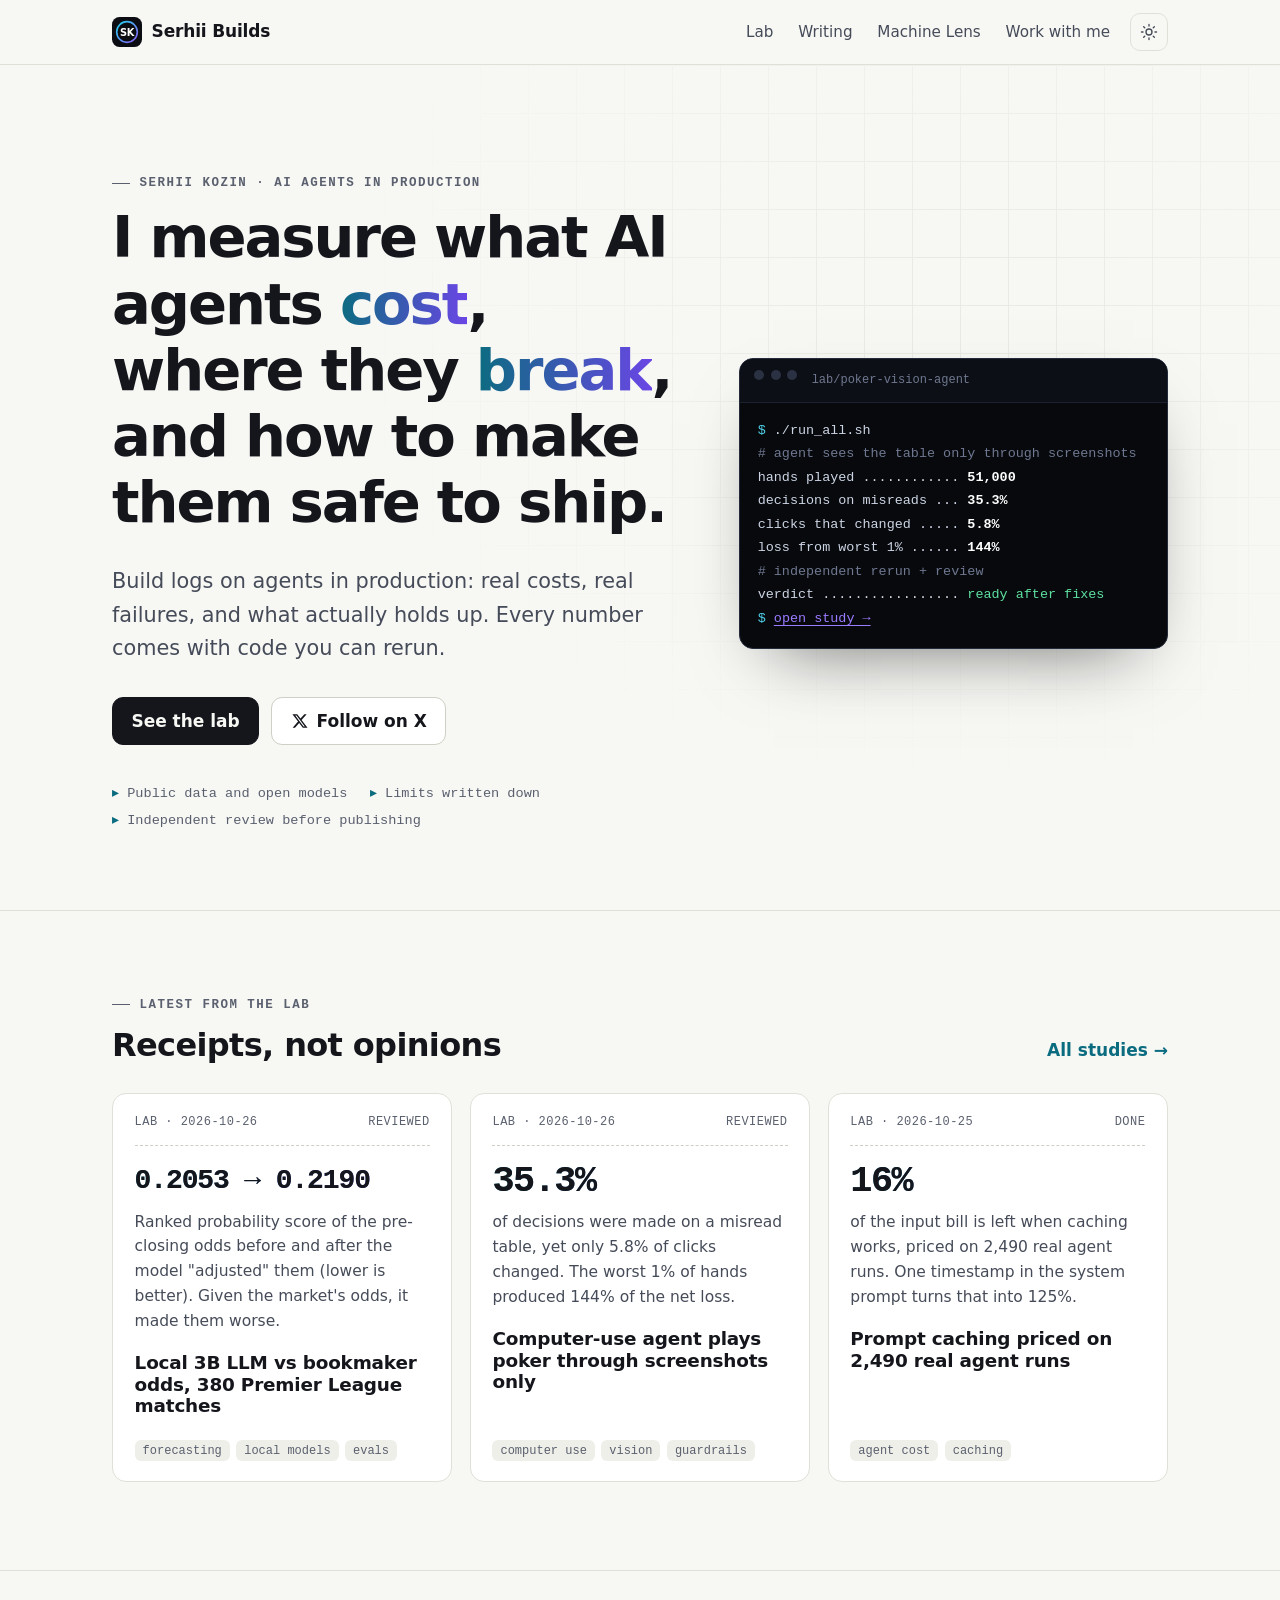
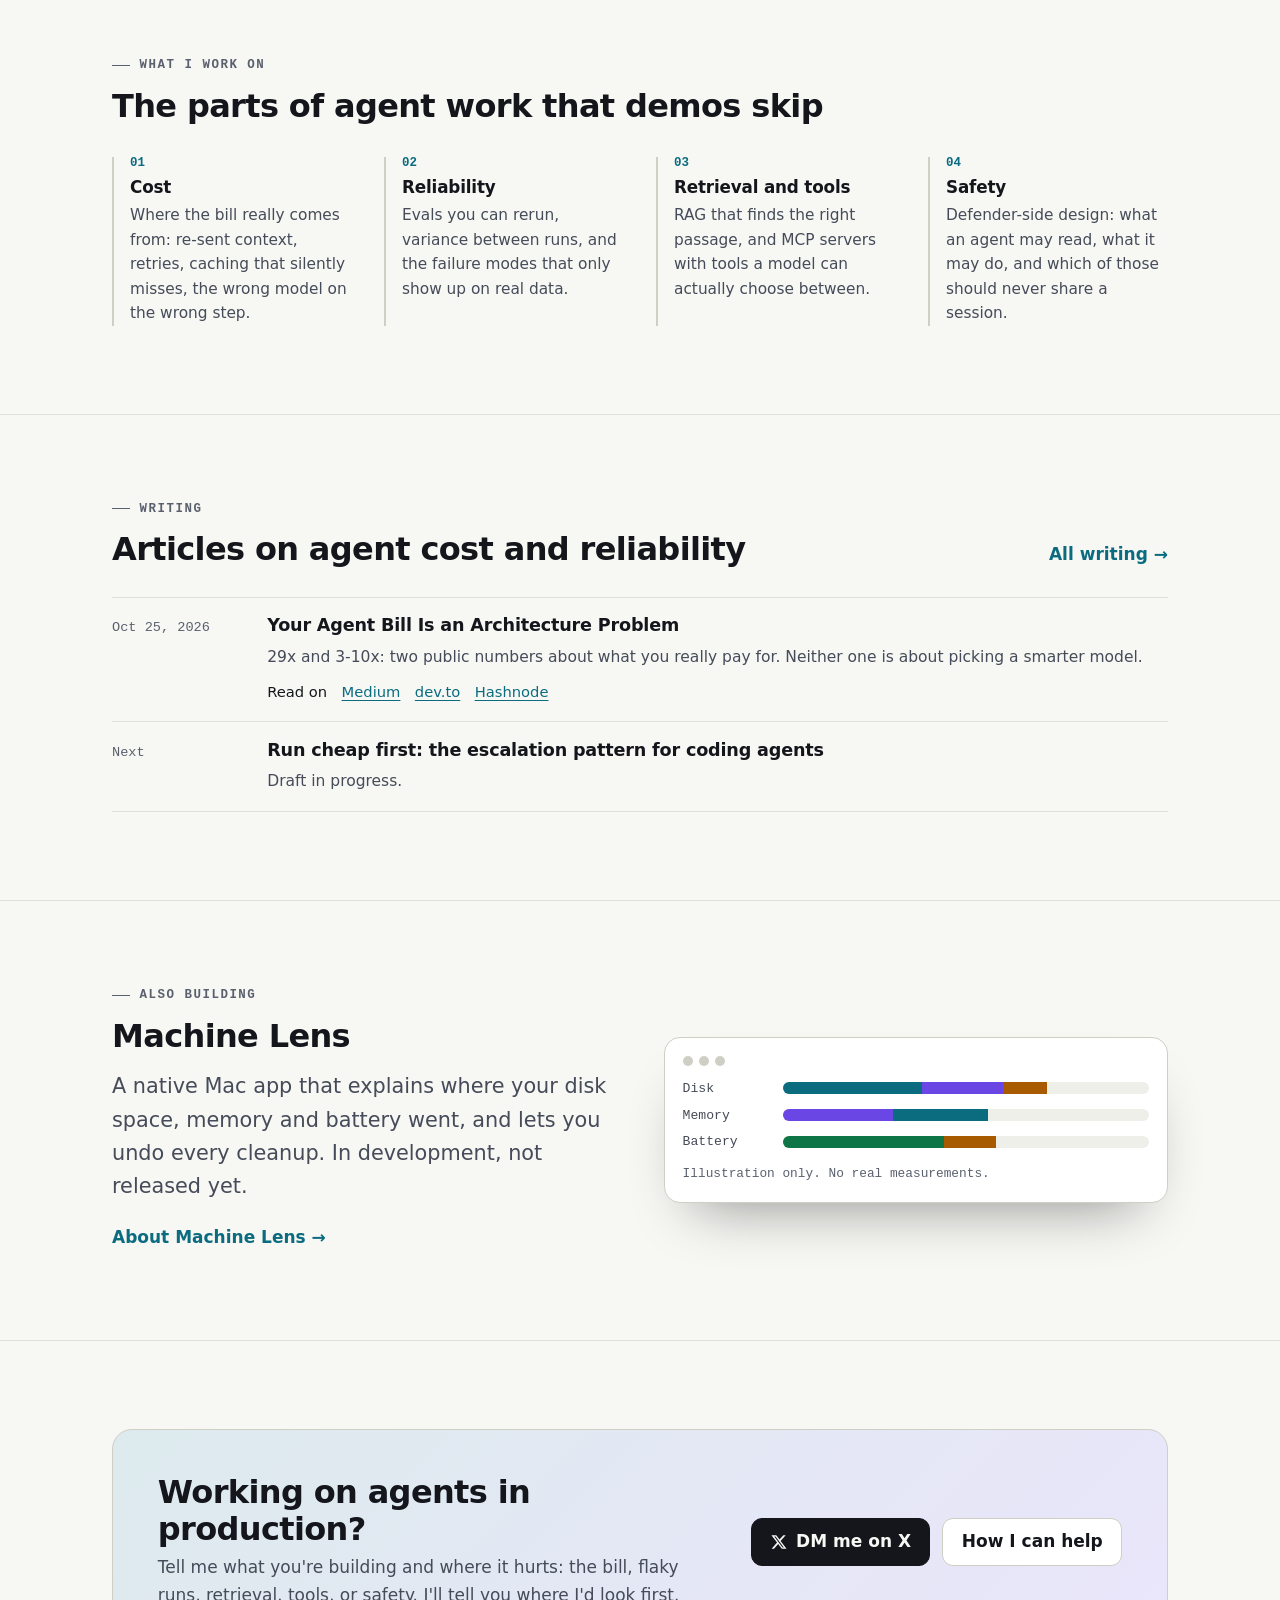
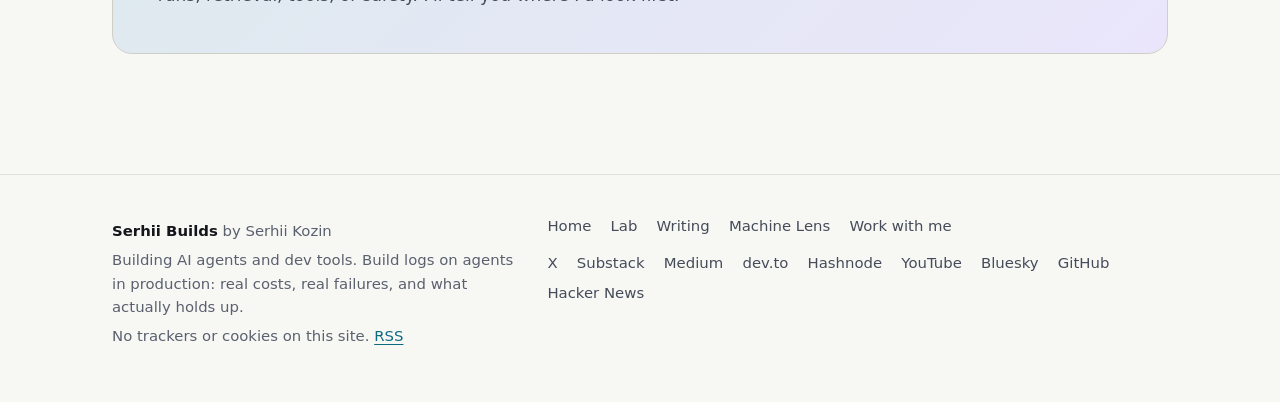
==== index.html @ 325c2a37 "Publish Serhii Builds site" ====
<!doctype html>
<html lang="en">
<head>
<meta charset="utf-8">
<meta name="viewport" content="width=device-width,initial-scale=1">
<title>Serhii Kozin: AI agents in production, measured</title>
<meta name="description" content="Serhii Kozin builds AI agents and publishes reproducible studies on what agents in production cost, where they break, and which fixes hold up.">
<meta name="author" content="Serhii Kozin">
<link rel="canonical" href="https://serhii-kozin-mobile.github.io/">
<meta name="robots" content="index,follow,max-image-preview:large">
<meta property="og:type" content="website">
<meta property="og:site_name" content="Serhii Builds">
<meta property="og:locale" content="en_US">
<meta property="og:title" content="Serhii Kozin: AI agents in production, measured">
<meta property="og:description" content="Serhii Kozin builds AI agents and publishes reproducible studies on what agents in production cost, where they break, and which fixes hold up.">
<meta property="og:url" content="https://serhii-kozin-mobile.github.io/">
<meta property="og:image" content="https://serhii-kozin-mobile.github.io/og/default.png">
<meta property="og:image:type" content="image/png">
<meta property="og:image:width" content="1200">
<meta property="og:image:height" content="630">
<meta property="og:image:alt" content="Serhii Builds: what AI agents cost, where they break, and what holds up.">
<meta name="twitter:card" content="summary_large_image">
<meta name="twitter:site" content="@SerhiiBuilds">
<meta name="twitter:creator" content="@SerhiiBuilds">
<meta name="twitter:title" content="Serhii Kozin: AI agents in production, measured">
<meta name="twitter:description" content="Serhii Kozin builds AI agents and publishes reproducible studies on what agents in production cost, where they break, and which fixes hold up.">
<meta name="twitter:image" content="https://serhii-kozin-mobile.github.io/og/default.png">
<meta name="twitter:image:alt" content="Serhii Builds: what AI agents cost, where they break, and what holds up.">
<script type="application/ld+json">{"@context":"https://schema.org","@graph":[{"@type":"Person","@id":"https://serhii-kozin-mobile.github.io/#person","name":"Serhii Kozin","alternateName":"Serhii Builds","url":"https://serhii-kozin-mobile.github.io/about/","jobTitle":"AI agent developer","description":"Builds AI agents and developer tools, and publishes reproducible studies on what agents in production cost and where they break.","knowsAbout":["AI agents","LLM evaluation","Retrieval-augmented generation","Model Context Protocol","Prompt caching","Computer-use agents","LLM cost optimization"],"sameAs":["https://x.com/SerhiiBuilds","https://serhiibuilds.substack.com","https://medium.com/@serhiibuilds","https://dev.to/serhiibuilds","https://serhiibuilds.hashnode.dev","https://www.youtube.com/@serhii.builds","https://bsky.app/profile/serhiibuilds.bsky.social","https://github.com/serhii-kozin-mobile","https://news.ycombinator.com/user?id=serhiibuilds","https://substack.com/@serhiibuilds"]},{"@type":"WebSite","@id":"https://serhii-kozin-mobile.github.io/#website","url":"https://serhii-kozin-mobile.github.io/","name":"Serhii Builds","alternateName":["SerhiiBuilds","Serhii Kozin"],"description":"Building AI agents and dev tools. Build logs on agents in production: real costs, real failures, and what actually holds up.","inLanguage":"en","publisher":{"@id":"https://serhii-kozin-mobile.github.io/#person"}},{"@type":"WebPage","@id":"https://serhii-kozin-mobile.github.io/#webpage","url":"https://serhii-kozin-mobile.github.io/","name":"AI agents in production, measured","description":"Serhii Kozin builds AI agents and publishes reproducible studies on what agents in production cost, where they break, and which fixes hold up.","isPartOf":{"@id":"https://serhii-kozin-mobile.github.io/#website"},"about":{"@id":"https://serhii-kozin-mobile.github.io/#person"},"inLanguage":"en","primaryImageOfPage":"https://serhii-kozin-mobile.github.io/og/default.png"}]}</script>
<meta name="theme-color" content="#0b0d12" media="(prefers-color-scheme: dark)">
<meta name="theme-color" content="#f7f7f4" media="(prefers-color-scheme: light)">
<link rel="icon" href="/favicon.ico" sizes="48x48">
<link rel="icon" href="/favicon.svg" type="image/svg+xml">
<link rel="apple-touch-icon" href="/apple-touch-icon.png">
<link rel="manifest" href="/site.webmanifest">
<link rel="alternate" type="application/rss+xml" title="Serhii Builds" href="/feed.xml">
<link rel="me" href="https://x.com/SerhiiBuilds">
<script>document.documentElement.classList.add("js");try{var t=localStorage.getItem("theme");if(t)document.documentElement.setAttribute("data-theme",t)}catch(e){}</script>
<style>:root{--bg:#0b0d12;--bg-2:#11141b;--card:#141823;--line:#252b3a;--line-2:#323a4e;--ink:#e8ebf2;--ink-2:#aab2c5;--ink-3:#7d869b;--accent:#4fd1e8;--accent-2:#9b7bff;--accent-ink:#05131a;--good:#5ee0a0;--warn:#ffb86b;--paper:#ffffff;--radius:14px;--sans:system-ui,-apple-system,"Segoe UI",Roboto,"Helvetica Neue",Arial,sans-serif;--mono:ui-monospace,SFMono-Regular,"SF Mono",Menlo,Consolas,"Liberation Mono",monospace;--max:1120px;color-scheme:dark}@media (prefers-color-scheme:light){:root:not([data-theme="dark"]){--bg:#f7f7f4;--bg-2:#efefe9;--card:#ffffff;--line:#e0e0d8;--line-2:#cfcfc5;--ink:#14161c;--ink-2:#454b58;--ink-3:#5a606e;--accent:#0b6c80;--accent-2:#6a46e5;--accent-ink:#ffffff;--good:#0e7646;--warn:#a85a00;color-scheme:light}}:root[data-theme="light"]{--bg:#f7f7f4;--bg-2:#efefe9;--card:#ffffff;--line:#e0e0d8;--line-2:#cfcfc5;--ink:#14161c;--ink-2:#454b58;--ink-3:#5a606e;--accent:#0b6c80;--accent-2:#6a46e5;--accent-ink:#ffffff;--good:#0e7646;--warn:#a85a00;color-scheme:light}*{box-sizing:border-box}html{-webkit-text-size-adjust:100%;scroll-padding-top:5rem}body{margin:0;background:var(--bg);color:var(--ink);font:17px/1.6 var(--sans);text-rendering:optimizeLegibility;-webkit-font-smoothing:antialiased}img{max-width:100%;height:auto;display:block}a{color:var(--accent);text-underline-offset:.2em;text-decoration-thickness:1px}a:hover{text-decoration-thickness:2px}:focus-visible{outline:2px solid var(--accent);outline-offset:3px;border-radius:4px}code{font-family:var(--mono);font-size:.88em;background:var(--bg-2);border:1px solid var(--line);padding:.05em .35em;border-radius:5px}h1,h2,h3{line-height:1.15;letter-spacing:-.02em;margin:0 0 .5em;font-weight:700}h1{font-size:clamp(2.1rem,5.2vw,3.6rem);letter-spacing:-.035em}h2{font-size:clamp(1.5rem,3vw,2rem)}h3{font-size:1.15rem;letter-spacing:-.01em}p{margin:0 0 1em}.wrap{max-width:var(--max);margin:0 auto;padding:0 clamp(1.1rem,4vw,2rem)}.skip{position:absolute;left:-999px;top:0;background:var(--accent);color:var(--accent-ink);padding:.6rem 1rem;z-index:100;border-radius:0 0 8px 0}.skip:focus{left:0}.sr{position:absolute!important;width:1px;height:1px;overflow:hidden;clip:rect(0 0 0 0);white-space:nowrap}.site-head{position:sticky;top:0;z-index:20;background:color-mix(in srgb,var(--bg) 86%,transparent);backdrop-filter:saturate(1.4) blur(10px);-webkit-backdrop-filter:saturate(1.4) blur(10px);border-bottom:1px solid var(--line)}.site-head .wrap{display:flex;align-items:center;gap:1rem;min-height:64px}.brand{display:flex;align-items:center;gap:.6rem;color:var(--ink);text-decoration:none;font-weight:700;letter-spacing:-.01em;white-space:nowrap}.brand svg{width:30px;height:30px;flex:none}.nav{margin-left:auto;display:flex;align-items:center;gap:.15rem}.nav a{color:var(--ink-2);text-decoration:none;padding:.45rem .7rem;border-radius:8px;font-size:.95rem}.nav a:hover{color:var(--ink);background:var(--bg-2)}.nav a[aria-current="page"]{color:var(--ink);background:var(--bg-2);box-shadow:inset 0 0 0 1px var(--line)}.theme-btn{margin-left:.4rem;width:38px;height:38px;border-radius:10px;border:1px solid var(--line);background:transparent;color:var(--ink-2);cursor:pointer;display:grid;place-items:center}.theme-btn:hover{color:var(--ink);border-color:var(--line-2)}.theme-btn svg{width:18px;height:18px}.menu-btn{display:none}@media (max-width:760px){.menu-btn{display:grid;margin-left:auto}.nav{display:none;position:absolute;top:64px;left:0;right:0;flex-direction:column;align-items:stretch;background:var(--bg);border-bottom:1px solid var(--line);padding:.5rem clamp(1.1rem,4vw,2rem) 1rem}.nav.open{display:flex}.nav a{padding:.75rem .6rem;font-size:1.05rem}.theme-btn.in-nav{margin:.4rem 0 0}}html:not(.js) .menu-btn{display:none}@media (max-width:760px){html:not(.js) .nav{display:flex;position:static;flex-direction:row;flex-wrap:wrap;border:0;padding:0}}main{display:block}.section{padding:clamp(3rem,7vw,5.5rem) 0;border-top:1px solid var(--line)}.section:first-child{border-top:0}.eyebrow{font:600 .78rem/1 var(--mono);letter-spacing:.12em;text-transform:uppercase;color:var(--ink-3);margin:0 0 1rem;display:flex;align-items:center;gap:.6rem}.eyebrow::before{content:"";width:18px;height:1px;background:currentColor}.lead{font-size:clamp(1.1rem,2vw,1.3rem);color:var(--ink-2);max-width:42rem}.muted{color:var(--ink-3)}.sec-head{display:flex;justify-content:space-between;align-items:end;gap:1rem;margin-bottom:1.8rem;flex-wrap:wrap}.sec-head h2{margin:0}.more{font-weight:600;text-decoration:none;white-space:nowrap}.more::after{content:" →"}.hero{position:relative;padding:clamp(3.5rem,9vw,7rem) 0 clamp(3rem,7vw,5rem);overflow:hidden}.hero::before{content:"";position:absolute;inset:0;background-image:linear-gradient(var(--line) 1px,transparent 1px),linear-gradient(90deg,var(--line) 1px,transparent 1px);background-size:48px 48px;mask-image:radial-gradient(ellipse 70% 80% at 75% 30%,#000 10%,transparent 70%);-webkit-mask-image:radial-gradient(ellipse 70% 80% at 75% 30%,#000 10%,transparent 70%);opacity:.55;pointer-events:none}.hero .wrap{position:relative}.hero h1{max-width:17ch}.hero-grid{display:grid;grid-template-columns:1.35fr 1fr;gap:3rem;align-items:center}@media (max-width:980px){.hero-grid{grid-template-columns:1fr}}.runlog{background:#07090d;color:#cdd5e4;border:1px solid #232a3a;border-radius:14px;font:500 .84rem/1.75 var(--mono);box-shadow:0 30px 70px -35px rgba(0,0,0,.6);overflow:hidden}.runlog .bar{display:flex;gap:.4rem;padding:.7rem .9rem;border-bottom:1px solid #1b2130;background:#0c0f15}.runlog .bar i{width:10px;height:10px;border-radius:50%;background:#2a3142}.runlog .bar span{margin-left:.5rem;color:#6f7890;font-size:.75rem}.runlog pre{margin:0;padding:1rem 1.1rem 1.1rem;white-space:pre-wrap;font:inherit}.runlog .c{color:#6f7890}.runlog .p{color:#4fd1e8}.runlog .v{color:#fff;font-weight:700}.runlog .ok{color:#5ee0a0}.runlog a{color:#9b7bff}.hero h1 em{font-style:normal;background:linear-gradient(90deg,var(--accent),var(--accent-2));-webkit-background-clip:text;background-clip:text;color:transparent}.hero .lead{margin:1.2rem 0 2rem}.btns{display:flex;flex-wrap:wrap;gap:.75rem}.btn{display:inline-flex;align-items:center;gap:.5rem;padding:.8rem 1.15rem;border-radius:11px;font-weight:650;text-decoration:none;border:1px solid var(--line-2);color:var(--ink);background:var(--card);line-height:1.2}.btn:hover{border-color:var(--ink-3)}.btn.primary{background:var(--ink);color:var(--bg);border-color:var(--ink)}.btn.primary:hover{opacity:.9}.btn svg{width:18px;height:18px}.hero-meta{margin-top:2.4rem;display:flex;flex-wrap:wrap;gap:.5rem 1.4rem;font:500 .85rem/1.4 var(--mono);color:var(--ink-3)}.hero-meta span::before{content:"▸ ";color:var(--accent)}.grid{display:grid;gap:1.1rem}.grid.three{grid-template-columns:repeat(auto-fit,minmax(290px,1fr))}.grid.two{grid-template-columns:repeat(2,1fr)}@media (max-width:700px){.grid.two{grid-template-columns:1fr}}.card{background:var(--card);border:1px solid var(--line);border-radius:var(--radius);padding:1.35rem 1.35rem 1.25rem;display:flex;flex-direction:column;position:relative}a.card{color:inherit;text-decoration:none;transition:border-color .15s,transform .15s}a.card:hover{border-color:var(--line-2);transform:translateY(-2px)}@media (prefers-reduced-motion:reduce){a.card,a.card:hover{transition:none;transform:none}}.receipt-top{display:flex;justify-content:space-between;gap:.5rem;font:500 .75rem/1.3 var(--mono);color:var(--ink-3);letter-spacing:.04em;text-transform:uppercase;padding-bottom:.9rem;margin-bottom:1rem;border-bottom:1px dashed var(--line-2)}.big{font:700 clamp(1.9rem,4vw,2.5rem)/1.05 var(--mono);letter-spacing:-.04em;margin:0 0 .6rem;color:var(--ink)}.big.grad{background:linear-gradient(90deg,var(--accent),var(--accent-2));-webkit-background-clip:text;background-clip:text;color:transparent}.card h3,.card h2{margin:.2rem 0 .5rem;font-size:1.15rem;letter-spacing:-.01em}.card p{color:var(--ink-2);font-size:.97rem}.card p.big{font-size:clamp(1.7rem,3.4vw,2.3rem);color:var(--ink);white-space:nowrap}.card p.big.long{font-size:clamp(1.35rem,2.4vw,1.75rem);line-height:1.35}.card .foot{margin-top:auto;padding-top:.8rem;font-size:.9rem;color:var(--ink-3);display:flex;justify-content:space-between;gap:.5rem;flex-wrap:wrap}.pill{display:inline-flex;align-items:center;gap:.35rem;font:600 .72rem/1 var(--mono);letter-spacing:.05em;text-transform:uppercase;padding:.35rem .55rem;border-radius:999px;border:1px solid var(--line-2);color:var(--ink-2);white-space:nowrap}.pill.ok{color:var(--good);border-color:color-mix(in srgb,var(--good) 40%,transparent)}.pill.dev{color:var(--warn);border-color:color-mix(in srgb,var(--warn) 45%,transparent)}.pill.ok::before,.pill.dev::before{content:"";width:6px;height:6px;border-radius:50%;background:currentColor}.tags{display:flex;flex-wrap:wrap;gap:.4rem;margin:.2rem 0 0;padding:0;list-style:none}.tags li{font:500 .75rem/1 var(--mono);color:var(--ink-3);padding:.3rem .5rem;border-radius:6px;background:var(--bg-2)}.list{list-style:none;margin:0;padding:0;border-top:1px solid var(--line)}.list li{padding:1.1rem 0;border-bottom:1px solid var(--line);display:grid;grid-template-columns:8.5rem 1fr;gap:.3rem 1.2rem;align-items:baseline}.list .date{font:500 .85rem/1.4 var(--mono);color:var(--ink-3)}.list h3{margin:0;font-size:1.1rem}.list h3 a{color:var(--ink);text-decoration:none}.list h3 a:hover{color:var(--accent)}.list p{grid-column:2;margin:.15rem 0 0;color:var(--ink-2);font-size:.97rem}.list .links{grid-column:2;display:flex;gap:.9rem;flex-wrap:wrap;font-size:.92rem;margin-top:.35rem}@media (max-width:620px){.list li{grid-template-columns:1fr}.list p,.list .links{grid-column:1}}.features{display:grid;grid-template-columns:repeat(auto-fit,minmax(240px,1fr));gap:1.6rem 2rem;margin:0;padding:0;list-style:none}.features li{border-left:2px solid var(--line-2);padding:0 0 0 1rem}.features h3{margin:0 0 .35rem;font-size:1.05rem}.features p{color:var(--ink-2);margin:0;font-size:.96rem}.features .num{font:600 .78rem/1 var(--mono);color:var(--accent);display:block;margin-bottom:.55rem}.cta{background:linear-gradient(135deg,color-mix(in srgb,var(--accent) 14%,var(--card)),color-mix(in srgb,var(--accent-2) 14%,var(--card)));border:1px solid var(--line-2);border-radius:20px;padding:clamp(1.6rem,4vw,2.8rem);display:grid;grid-template-columns:1.4fr 1fr;gap:1.5rem 2.5rem;align-items:center}.cta h2{margin-bottom:.4rem}.cta p{color:var(--ink-2);margin:0}.cta .btns{justify-content:flex-end}@media (max-width:760px){.cta{grid-template-columns:1fr}.cta .btns{justify-content:flex-start}}.page-head{padding-top:clamp(3rem,7vw,5rem);padding-bottom:clamp(1.5rem,3vw,2.5rem)}.page-head h1{max-width:22ch}.page-head.study h1{font-size:clamp(1.9rem,4.4vw,3rem);max-width:26ch}.meta-row{display:flex;flex-wrap:wrap;gap:.6rem 1rem;align-items:center;margin-top:1.2rem;font:500 .85rem/1.4 var(--mono);color:var(--ink-3)}.prose{max-width:44rem}.prose h2{font-size:1.45rem;margin:2.6rem 0 .8rem}.prose ul{padding-left:1.2rem;margin:0 0 1.2rem}.prose li{margin:.45rem 0;color:var(--ink-2)}.prose li strong{color:var(--ink)}.prose p{color:var(--ink-2)}.headline{border:1px solid var(--line);background:var(--card);border-radius:var(--radius);padding:1.4rem 1.5rem;margin:0 0 2rem;max-width:44rem}.headline .big{font-size:clamp(2.2rem,6vw,3.2rem)}.headline p{margin:0;color:var(--ink-2)}figure{margin:2rem 0}.chart img{margin:0 auto}.chart{background:var(--paper);border-radius:12px;padding:clamp(.4rem,1.5vw,1rem);border:1px solid var(--line)}figcaption{font-size:.9rem;color:var(--ink-3);margin-top:.6rem}.wide{max-width:60rem}.note{border-left:3px solid var(--warn);background:var(--bg-2);padding:1rem 1.2rem;border-radius:0 10px 10px 0;color:var(--ink-2);max-width:44rem;font-size:.96rem}.note strong{color:var(--ink)}.two-col{display:grid;grid-template-columns:1fr 1fr;gap:2rem 3rem}@media (max-width:820px){.two-col{grid-template-columns:1fr}}.back{font-size:.92rem;text-decoration:none}.back::before{content:"← "}.ml-hero{display:grid;grid-template-columns:1.1fr 1fr;gap:2.5rem;align-items:center}@media (max-width:880px){.ml-hero{grid-template-columns:1fr}}.mock{background:var(--card);border:1px solid var(--line-2);border-radius:16px;padding:1.1rem;box-shadow:0 30px 60px -30px rgba(0,0,0,.45)}.mock-bar{display:flex;gap:.4rem;margin-bottom:1rem}.mock-bar i{width:10px;height:10px;border-radius:50%;background:var(--line-2)}.mock-row{display:grid;grid-template-columns:5.5rem 1fr;gap:.8rem;align-items:center;margin:.85rem 0;font:500 .82rem/1 var(--mono);color:var(--ink-2)}.mock-track{height:12px;border-radius:6px;background:var(--bg-2);overflow:hidden;display:flex}.mock-track span{display:block;height:100%}.mock-cap{font-size:.8rem;color:var(--ink-3);margin-top:1rem;font-family:var(--mono)}.faq dt{font-weight:650;margin-top:1.3rem}.faq dd{margin:.3rem 0 0;color:var(--ink-2)}.about-grid{display:grid;grid-template-columns:200px 1fr;gap:2.5rem;align-items:start}.about-grid img{border-radius:20px;border:1px solid var(--line)}@media (max-width:700px){.about-grid{grid-template-columns:1fr}.about-grid img{width:120px}}.steps{counter-reset:s;list-style:none;padding:0;margin:0;display:grid;gap:1rem}.steps li{counter-increment:s;padding-left:2.6rem;position:relative;color:var(--ink-2)}.steps li::before{content:counter(s,decimal-leading-zero);position:absolute;left:0;top:.05rem;font:600 .85rem/1.6 var(--mono);color:var(--accent)}.steps strong{color:var(--ink)}.site-foot{border-top:1px solid var(--line);padding:2.5rem 0 3rem;margin-top:2rem;font-size:.93rem;color:var(--ink-3)}.foot-grid{display:grid;grid-template-columns:1.3fr 2fr;gap:2rem}@media (max-width:760px){.foot-grid{grid-template-columns:1fr}}.social{display:flex;flex-wrap:wrap;gap:.4rem 1.2rem;list-style:none;margin:0;padding:0}.social a{color:var(--ink-2);text-decoration:none}.social a:hover{color:var(--accent)}.site-foot p{margin:.3rem 0}.nf{min-height:55vh;display:flex;flex-direction:column;justify-content:center}.nf .big{font-size:clamp(4rem,14vw,8rem)}@media (max-width:520px){.runlog{font-size:.7rem}.runlog pre{padding:.85rem .8rem}}picture{display:block}.crumbs{font-size:.92rem;color:var(--ink-3)}.crumbs a{text-decoration:underline;text-decoration-color:color-mix(in srgb,currentColor 45%,transparent)}div.mock{margin:2rem 0}.mock-cap{margin-bottom:0}</style>
</head>
<body>
<a class="skip" href="#main">Skip to content</a>
<header class="site-head"><div class="wrap">
<a class="brand" href="/"><svg viewBox="0 0 64 64" aria-hidden="true"><defs><linearGradient id="g" x1="0" y1="0" x2="1" y2="1"><stop offset="0" stop-color="#22d3ee"/><stop offset="1" stop-color="#8b5cf6"/></linearGradient></defs><rect width="64" height="64" rx="16" fill="#0b0d12"/><circle cx="32" cy="32" r="22" fill="none" stroke="url(#g)" stroke-width="3.5"/><text x="32" y="39.5" text-anchor="middle" font-family="system-ui,Segoe UI,Arial,sans-serif" font-weight="800" font-size="21" fill="#fff" letter-spacing="-1">SK</text></svg><span>Serhii Builds</span></a>
<button class="theme-btn menu-btn" data-menu aria-expanded="false" aria-controls="nav" aria-label="Menu"><svg viewBox="0 0 24 24" aria-hidden="true" fill="none" stroke="currentColor" stroke-width="1.8" stroke-linecap="round"><path d="M4 7h16M4 12h16M4 17h16"/></svg></button>
<nav class="nav" id="nav" aria-label="Main"><a href="/lab/">Lab</a><a href="/writing/">Writing</a><a href="/machine-lens/">Machine Lens</a><a href="/about/">Work with me</a><button class="theme-btn in-nav" data-theme-toggle aria-label="Toggle theme"><svg viewBox="0 0 24 24" aria-hidden="true" fill="none" stroke="currentColor" stroke-width="1.8" stroke-linecap="round"><circle cx="12" cy="12" r="4"/><path d="M12 2v2M12 20v2M4.9 4.9l1.4 1.4M17.7 17.7l1.4 1.4M2 12h2M20 12h2M4.9 19.1l1.4-1.4M17.7 6.3l1.4-1.4"/></svg></button></nav>
</div></header>
<main id="main">
<section class="hero"><div class="wrap hero-grid"><div>
<p class="eyebrow">Serhii Kozin · AI agents in production</p>
<h1>I measure what AI agents <em>cost</em>, where they <em>break</em>, and how to make them safe to ship.</h1>
<p class="lead">Build logs on agents in production: real costs, real failures, and what actually holds up. Every number comes with code you can rerun.</p>
<div class="btns"><a class="btn primary" href="/lab/">See the lab</a><a class="btn" href="https://x.com/SerhiiBuilds"><svg viewBox="0 0 24 24" aria-hidden="true" fill="currentColor"><path d="M17.8 3h3.1l-6.8 7.7L22 21h-6.2l-4.9-6.4L5.3 21H2.2l7.2-8.3L1.9 3h6.4l4.4 5.8L17.8 3Zm-1.1 16.2h1.7L7.4 4.7H5.6l11.1 14.5Z"/></svg>Follow on X</a></div>
<div class="hero-meta"><span>Public data and open models</span><span>Limits written down</span><span>Independent review before publishing</span></div>
</div><div class="runlog" aria-label="Excerpt from a lab run log"><div class="bar"><i></i><i></i><i></i><span>lab/poker-vision-agent</span></div>
<pre><span class="p">$</span> ./run_all.sh
<span class="c"># agent sees the table only through screenshots</span>
hands played ............ <span class="v">51,000</span>
decisions on misreads ... <span class="v">35.3%</span>
clicks that changed ..... <span class="v">5.8%</span>
loss from worst 1% ...... <span class="v">144%</span>
<span class="c"># independent rerun + review</span>
verdict ................. <span class="ok">ready after fixes</span>
<span class="p">$</span> <a href="/lab/poker-vision-agent/">open study →</a></pre></div></div></section>

<section class="section"><div class="wrap">
<div class="sec-head"><div><p class="eyebrow">Latest from the lab</p><h2>Receipts, not opinions</h2></div><a class="more" href="/lab/">All studies</a></div>
<div class="grid three"><a class="card" href="/lab/llm-vs-bookmaker-epl/">
<div class="receipt-top"><span>Lab · 2026-10-26</span><span>Reviewed</span></div>
<p class="big grad long">0.2053 → 0.2190</p>
<p>Ranked probability score of the pre-closing odds before and after the model &quot;adjusted&quot; them (lower is better). Given the market&#x27;s odds, it made them worse.</p>
<h3>Local 3B LLM vs bookmaker odds, 380 Premier League matches</h3>
<div class="foot"><ul class="tags"><li>forecasting</li><li>local models</li><li>evals</li></ul></div>
</a><a class="card" href="/lab/poker-vision-agent/">
<div class="receipt-top"><span>Lab · 2026-10-26</span><span>Reviewed</span></div>
<p class="big grad">35.3%</p>
<p>of decisions were made on a misread table, yet only 5.8% of clicks changed. The worst 1% of hands produced 144% of the net loss.</p>
<h3>Computer-use agent plays poker through screenshots only</h3>
<div class="foot"><ul class="tags"><li>computer use</li><li>vision</li><li>guardrails</li></ul></div>
</a><a class="card" href="/lab/prompt-cache-agent-loop/">
<div class="receipt-top"><span>Lab · 2026-10-25</span><span>Done</span></div>
<p class="big grad">16%</p>
<p>of the input bill is left when caching works, priced on 2,490 real agent runs. One timestamp in the system prompt turns that into 125%.</p>
<h3>Prompt caching priced on 2,490 real agent runs</h3>
<div class="foot"><ul class="tags"><li>agent cost</li><li>caching</li></ul></div>
</a></div>
</div></section>

<section class="section"><div class="wrap">
<p class="eyebrow">What I work on</p>
<h2>The parts of agent work that demos skip</h2>
<ul class="features" style="margin-top:2rem">
<li><span class="num">01</span><h3>Cost</h3><p>Where the bill really comes from: re-sent context, retries, caching that silently misses, the wrong model on the wrong step.</p></li>
<li><span class="num">02</span><h3>Reliability</h3><p>Evals you can rerun, variance between runs, and the failure modes that only show up on real data.</p></li>
<li><span class="num">03</span><h3>Retrieval and tools</h3><p>RAG that finds the right passage, and MCP servers with tools a model can actually choose between.</p></li>
<li><span class="num">04</span><h3>Safety</h3><p>Defender-side design: what an agent may read, what it may do, and which of those should never share a session.</p></li>
</ul>
</div></section>

<section class="section"><div class="wrap">
<div class="sec-head"><div><p class="eyebrow">Writing</p><h2>Articles on agent cost and reliability</h2></div><a class="more" href="/writing/">All writing</a></div>
<ul class="list"><li><span class="date">Oct 25, 2026</span><h3><a href="https://medium.com/@serhiibuilds/your-agent-bill-is-an-architecture-problem-2cca75d837af">Your Agent Bill Is an Architecture Problem</a></h3>
<p>29x and 3-10x: two public numbers about what you really pay for. Neither one is about picking a smarter model.</p><div class="links">Read on <a href="https://medium.com/@serhiibuilds/your-agent-bill-is-an-architecture-problem-2cca75d837af">Medium</a> <a href="https://dev.to/serhiibuilds/your-agent-bill-is-an-architecture-problem-217h">dev.to</a> <a href="https://serhiibuilds.hashnode.dev/your-agent-bill-is-an-architecture-problem">Hashnode</a></div></li><li><span class="date">Next</span><h3>Run cheap first: the escalation pattern for coding agents</h3><p>Draft in progress.</p></li></ul>
</div></section>

<section class="section"><div class="wrap two-col" style="align-items:center">
<div><p class="eyebrow">Also building</p><h2>Machine Lens</h2>
<p class="lead">A native Mac app that explains where your disk space, memory and battery went, and lets you undo every cleanup. In development, not released yet.</p>
<a class="more" href="/machine-lens/">About Machine Lens</a></div>
<div class="mock" role="img" aria-label="Illustration of a Machine Lens panel with unlabeled bars for disk, memory and battery. Not real data."><div class="mock-bar"><i></i><i></i><i></i></div><div class="mock-row"><span>Disk</span><div class="mock-track"><span style="width:38%;background:var(--accent)"></span><span style="width:22%;background:var(--accent-2)"></span><span style="width:12%;background:var(--warn)"></span></div></div><div class="mock-row"><span>Memory</span><div class="mock-track"><span style="width:30%;background:var(--accent-2)"></span><span style="width:26%;background:var(--accent)"></span></div></div><div class="mock-row"><span>Battery</span><div class="mock-track"><span style="width:44%;background:var(--good)"></span><span style="width:14%;background:var(--warn)"></span></div></div><p class="mock-cap">Illustration only. No real measurements.</p></div>
</div></section>
<section class="section"><div class="wrap"><div class="cta">
<div><h2>Working on agents in production?</h2><p>Tell me what you're building and where it hurts: the bill, flaky runs, retrieval, tools, or safety. I'll tell you where I'd look first.</p></div>
<div class="btns"><a class="btn primary" href="https://x.com/SerhiiBuilds"><svg viewBox="0 0 24 24" aria-hidden="true" fill="currentColor"><path d="M17.8 3h3.1l-6.8 7.7L22 21h-6.2l-4.9-6.4L5.3 21H2.2l7.2-8.3L1.9 3h6.4l4.4 5.8L17.8 3Zm-1.1 16.2h1.7L7.4 4.7H5.6l11.1 14.5Z"/></svg>DM me on X</a><a class="btn" href="/about/">How I can help</a></div>
</div></div></section>
</main>
<footer class="site-foot"><div class="wrap foot-grid">
<div><p><strong style="color:var(--ink)">Serhii Builds</strong> by Serhii Kozin</p><p>Building AI agents and dev tools. Build logs on agents in production: real costs, real failures, and what actually holds up.</p><p>No trackers or cookies on this site. <a href="/feed.xml">RSS</a></p></div>
<div><p class="sr">Site</p><ul class="social"><li><a href="/">Home</a></li><li><a href="/lab/">Lab</a></li><li><a href="/writing/">Writing</a></li><li><a href="/machine-lens/">Machine Lens</a></li><li><a href="/about/">Work with me</a></li></ul><p class="sr">Elsewhere</p><ul class="social" style="margin-top:.8rem"><li><a href="https://x.com/SerhiiBuilds" rel="me noopener">X</a></li><li><a href="https://serhiibuilds.substack.com" rel="me noopener">Substack</a></li><li><a href="https://medium.com/@serhiibuilds" rel="me noopener">Medium</a></li><li><a href="https://dev.to/serhiibuilds" rel="me noopener">dev.to</a></li><li><a href="https://serhiibuilds.hashnode.dev" rel="me noopener">Hashnode</a></li><li><a href="https://www.youtube.com/@serhii.builds" rel="me noopener">YouTube</a></li><li><a href="https://bsky.app/profile/serhiibuilds.bsky.social" rel="me noopener">Bluesky</a></li><li><a href="https://github.com/serhii-kozin-mobile" rel="me noopener">GitHub</a></li><li><a href="https://news.ycombinator.com/user?id=serhiibuilds" rel="me noopener">Hacker News</a></li></ul></div>
</div></footer>
<script>(function(){
  var d=document.documentElement, KEY="theme";
  d.classList.add("js");
  function cur(){return d.getAttribute("data-theme")||(matchMedia("(prefers-color-scheme: light)").matches?"light":"dark")}
  function label(b){var t=cur();b.setAttribute("aria-label",t==="dark"?"Switch to light theme":"Switch to dark theme");b.setAttribute("title",b.getAttribute("aria-label"))}
  document.addEventListener("DOMContentLoaded",function(){
    document.querySelectorAll("[data-theme-toggle]").forEach(function(b){
      label(b);
      b.addEventListener("click",function(){
        var n=cur()==="dark"?"light":"dark";
        d.setAttribute("data-theme",n);
        try{localStorage.setItem(KEY,n)}catch(e){}
        document.querySelectorAll("[data-theme-toggle]").forEach(label);
      });
    });
    var m=document.querySelector("[data-menu]"),nav=document.getElementById("nav");
    if(m&&nav){m.addEventListener("click",function(){var o=nav.classList.toggle("open");m.setAttribute("aria-expanded",o?"true":"false")})}
  });
})();</script>
</body>
</html>
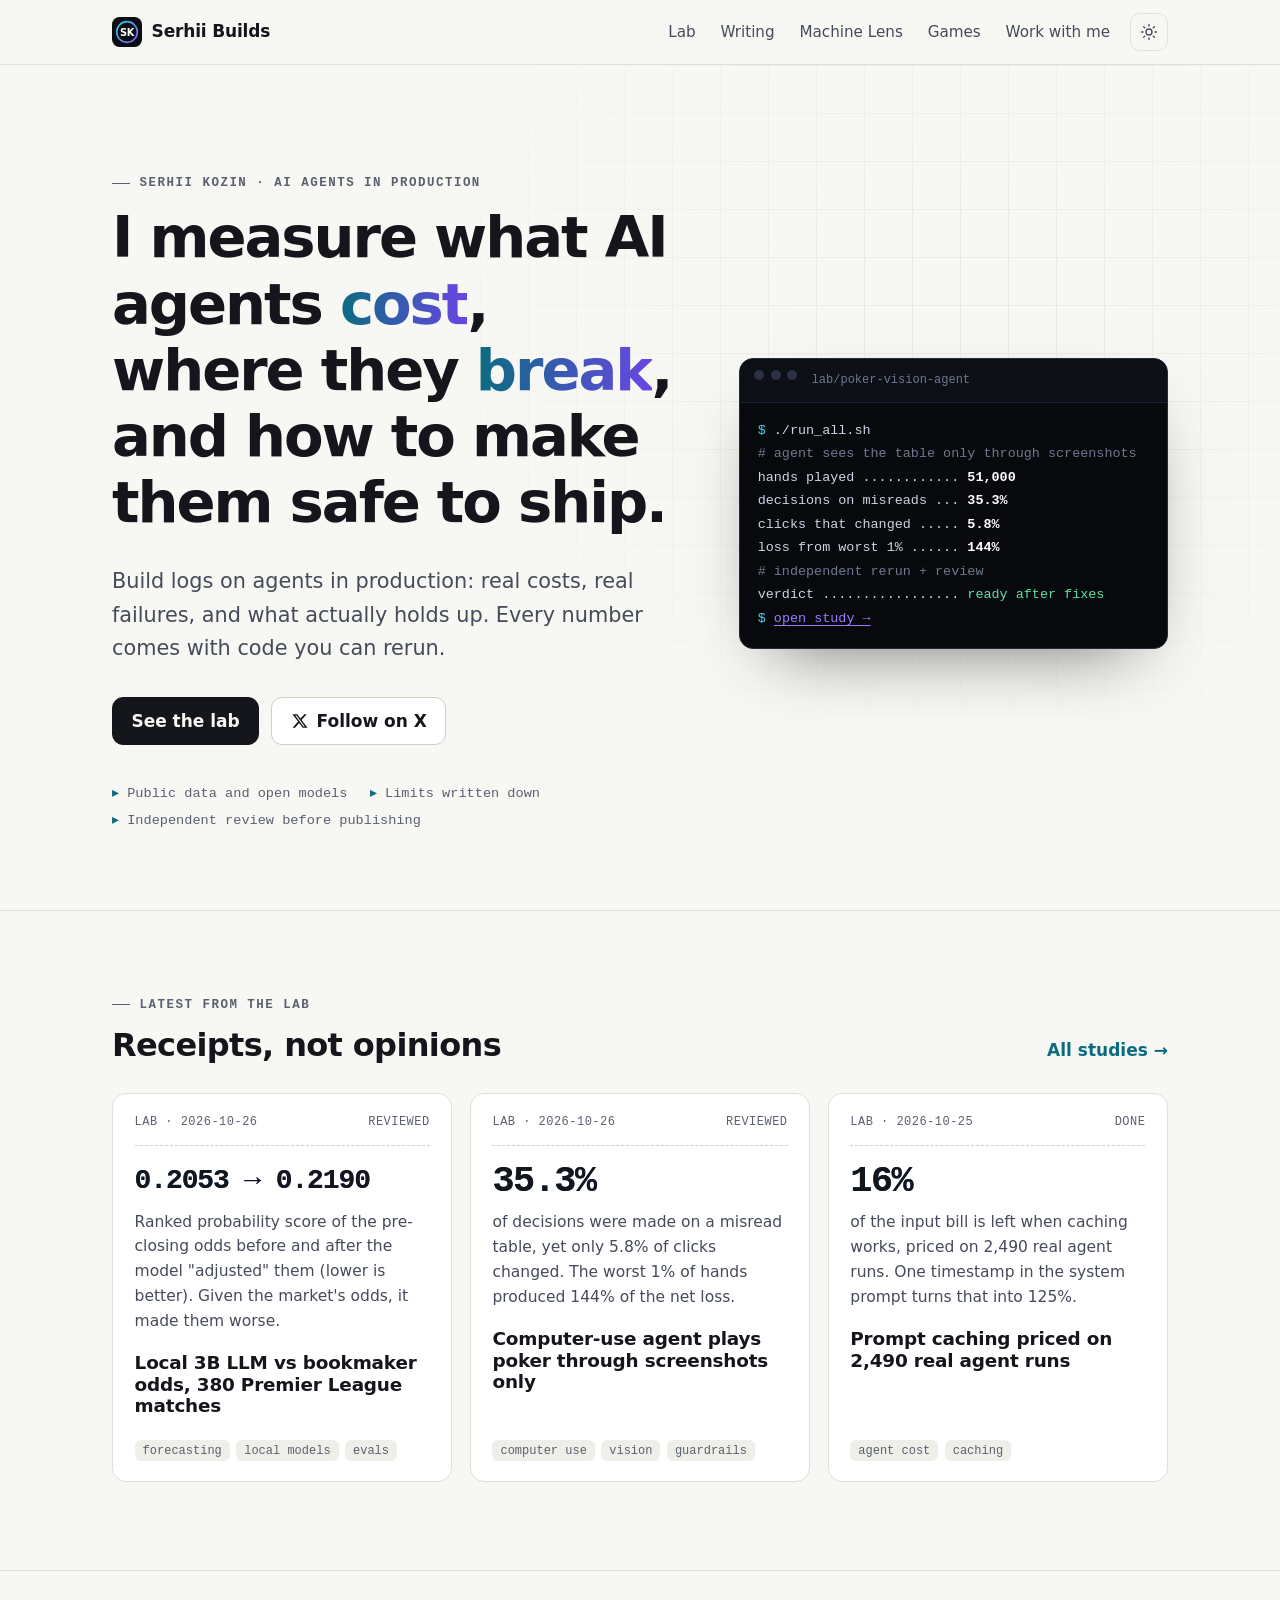
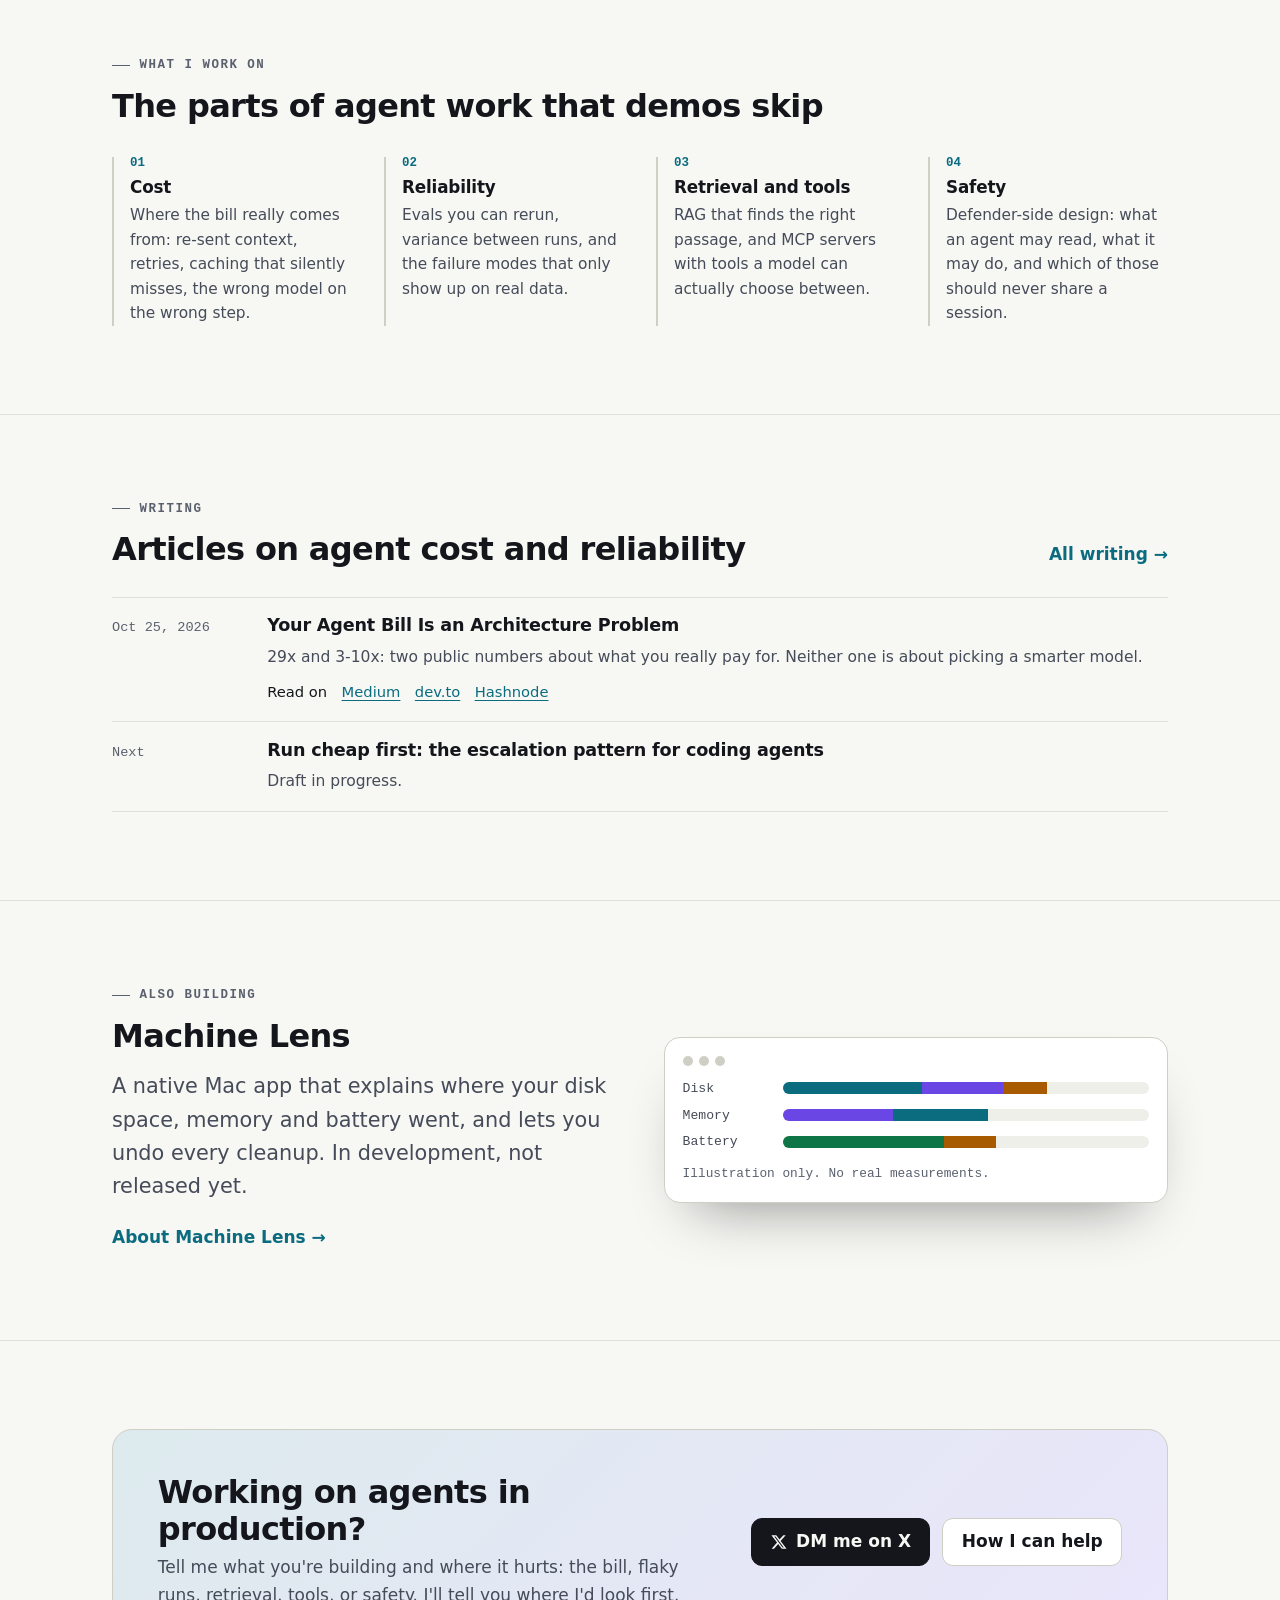
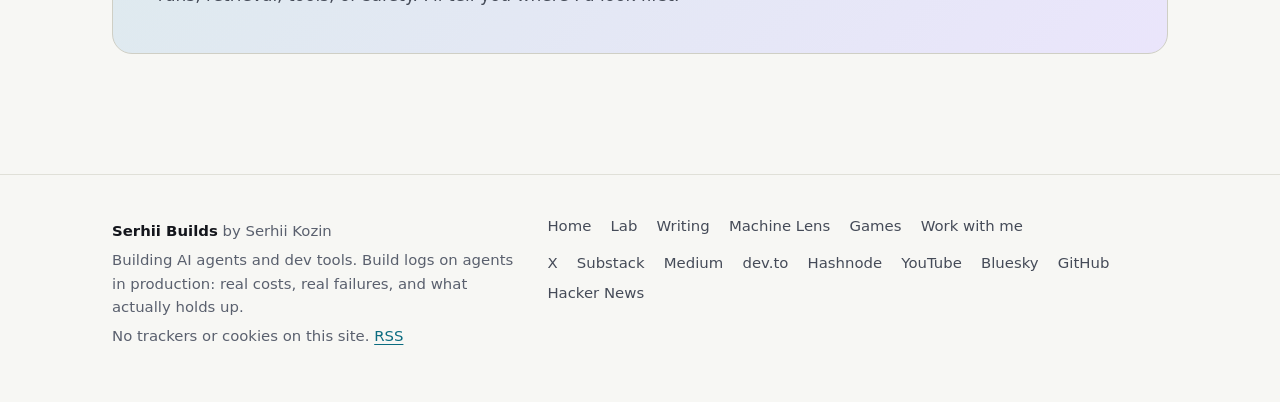
==== commit 111bc600: "Add /games/ with Teeter Isles and TALLOWBORN" ====
--- a/index.html
+++ b/index.html
@@ -43,7 +43,7 @@
 <header class="site-head"><div class="wrap">
 <a class="brand" href="/"><svg viewBox="0 0 64 64" aria-hidden="true"><defs><linearGradient id="g" x1="0" y1="0" x2="1" y2="1"><stop offset="0" stop-color="#22d3ee"/><stop offset="1" stop-color="#8b5cf6"/></linearGradient></defs><rect width="64" height="64" rx="16" fill="#0b0d12"/><circle cx="32" cy="32" r="22" fill="none" stroke="url(#g)" stroke-width="3.5"/><text x="32" y="39.5" text-anchor="middle" font-family="system-ui,Segoe UI,Arial,sans-serif" font-weight="800" font-size="21" fill="#fff" letter-spacing="-1">SK</text></svg><span>Serhii Builds</span></a>
 <button class="theme-btn menu-btn" data-menu aria-expanded="false" aria-controls="nav" aria-label="Menu"><svg viewBox="0 0 24 24" aria-hidden="true" fill="none" stroke="currentColor" stroke-width="1.8" stroke-linecap="round"><path d="M4 7h16M4 12h16M4 17h16"/></svg></button>
-<nav class="nav" id="nav" aria-label="Main"><a href="/lab/">Lab</a><a href="/writing/">Writing</a><a href="/machine-lens/">Machine Lens</a><a href="/about/">Work with me</a><button class="theme-btn in-nav" data-theme-toggle aria-label="Toggle theme"><svg viewBox="0 0 24 24" aria-hidden="true" fill="none" stroke="currentColor" stroke-width="1.8" stroke-linecap="round"><circle cx="12" cy="12" r="4"/><path d="M12 2v2M12 20v2M4.9 4.9l1.4 1.4M17.7 17.7l1.4 1.4M2 12h2M20 12h2M4.9 19.1l1.4-1.4M17.7 6.3l1.4-1.4"/></svg></button></nav>
+<nav class="nav" id="nav" aria-label="Main"><a href="/lab/">Lab</a><a href="/writing/">Writing</a><a href="/machine-lens/">Machine Lens</a><a href="/games/">Games</a><a href="/about/">Work with me</a><button class="theme-btn in-nav" data-theme-toggle aria-label="Toggle theme"><svg viewBox="0 0 24 24" aria-hidden="true" fill="none" stroke="currentColor" stroke-width="1.8" stroke-linecap="round"><circle cx="12" cy="12" r="4"/><path d="M12 2v2M12 20v2M4.9 4.9l1.4 1.4M17.7 17.7l1.4 1.4M2 12h2M20 12h2M4.9 19.1l1.4-1.4M17.7 6.3l1.4-1.4"/></svg></button></nav>
 </div></header>
 <main id="main">
 <section class="hero"><div class="wrap hero-grid"><div>
@@ -116,7 +116,7 @@
 </main>
 <footer class="site-foot"><div class="wrap foot-grid">
 <div><p><strong style="color:var(--ink)">Serhii Builds</strong> by Serhii Kozin</p><p>Building AI agents and dev tools. Build logs on agents in production: real costs, real failures, and what actually holds up.</p><p>No trackers or cookies on this site. <a href="/feed.xml">RSS</a></p></div>
-<div><p class="sr">Site</p><ul class="social"><li><a href="/">Home</a></li><li><a href="/lab/">Lab</a></li><li><a href="/writing/">Writing</a></li><li><a href="/machine-lens/">Machine Lens</a></li><li><a href="/about/">Work with me</a></li></ul><p class="sr">Elsewhere</p><ul class="social" style="margin-top:.8rem"><li><a href="https://x.com/SerhiiBuilds" rel="me noopener">X</a></li><li><a href="https://serhiibuilds.substack.com" rel="me noopener">Substack</a></li><li><a href="https://medium.com/@serhiibuilds" rel="me noopener">Medium</a></li><li><a href="https://dev.to/serhiibuilds" rel="me noopener">dev.to</a></li><li><a href="https://serhiibuilds.hashnode.dev" rel="me noopener">Hashnode</a></li><li><a href="https://www.youtube.com/@serhii.builds" rel="me noopener">YouTube</a></li><li><a href="https://bsky.app/profile/serhiibuilds.bsky.social" rel="me noopener">Bluesky</a></li><li><a href="https://github.com/serhii-kozin-mobile" rel="me noopener">GitHub</a></li><li><a href="https://news.ycombinator.com/user?id=serhiibuilds" rel="me noopener">Hacker News</a></li></ul></div>
+<div><p class="sr">Site</p><ul class="social"><li><a href="/">Home</a></li><li><a href="/lab/">Lab</a></li><li><a href="/writing/">Writing</a></li><li><a href="/machine-lens/">Machine Lens</a></li><li><a href="/games/">Games</a></li><li><a href="/about/">Work with me</a></li></ul><p class="sr">Elsewhere</p><ul class="social" style="margin-top:.8rem"><li><a href="https://x.com/SerhiiBuilds" rel="me noopener">X</a></li><li><a href="https://serhiibuilds.substack.com" rel="me noopener">Substack</a></li><li><a href="https://medium.com/@serhiibuilds" rel="me noopener">Medium</a></li><li><a href="https://dev.to/serhiibuilds" rel="me noopener">dev.to</a></li><li><a href="https://serhiibuilds.hashnode.dev" rel="me noopener">Hashnode</a></li><li><a href="https://www.youtube.com/@serhii.builds" rel="me noopener">YouTube</a></li><li><a href="https://bsky.app/profile/serhiibuilds.bsky.social" rel="me noopener">Bluesky</a></li><li><a href="https://github.com/serhii-kozin-mobile" rel="me noopener">GitHub</a></li><li><a href="https://news.ycombinator.com/user?id=serhiibuilds" rel="me noopener">Hacker News</a></li></ul></div>
 </div></footer>
 <script>(function(){
   var d=document.documentElement, KEY="theme";
